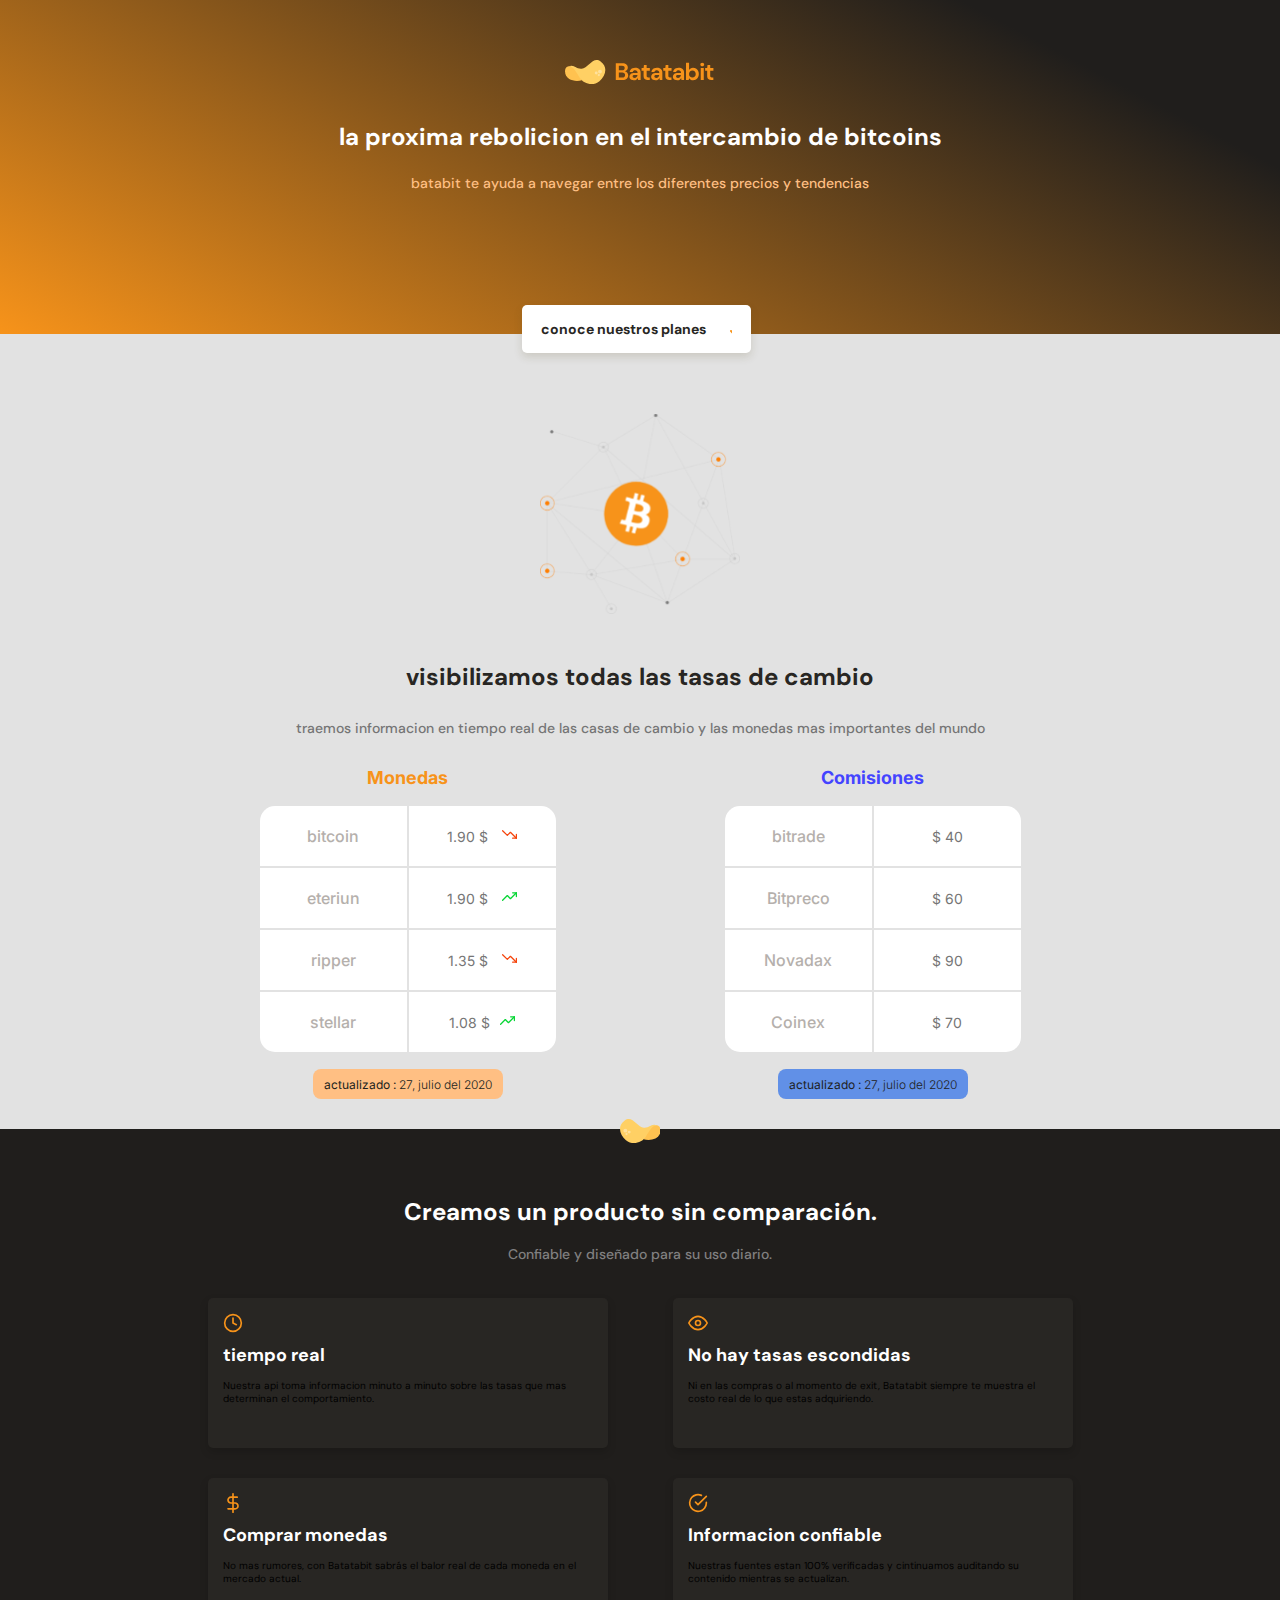
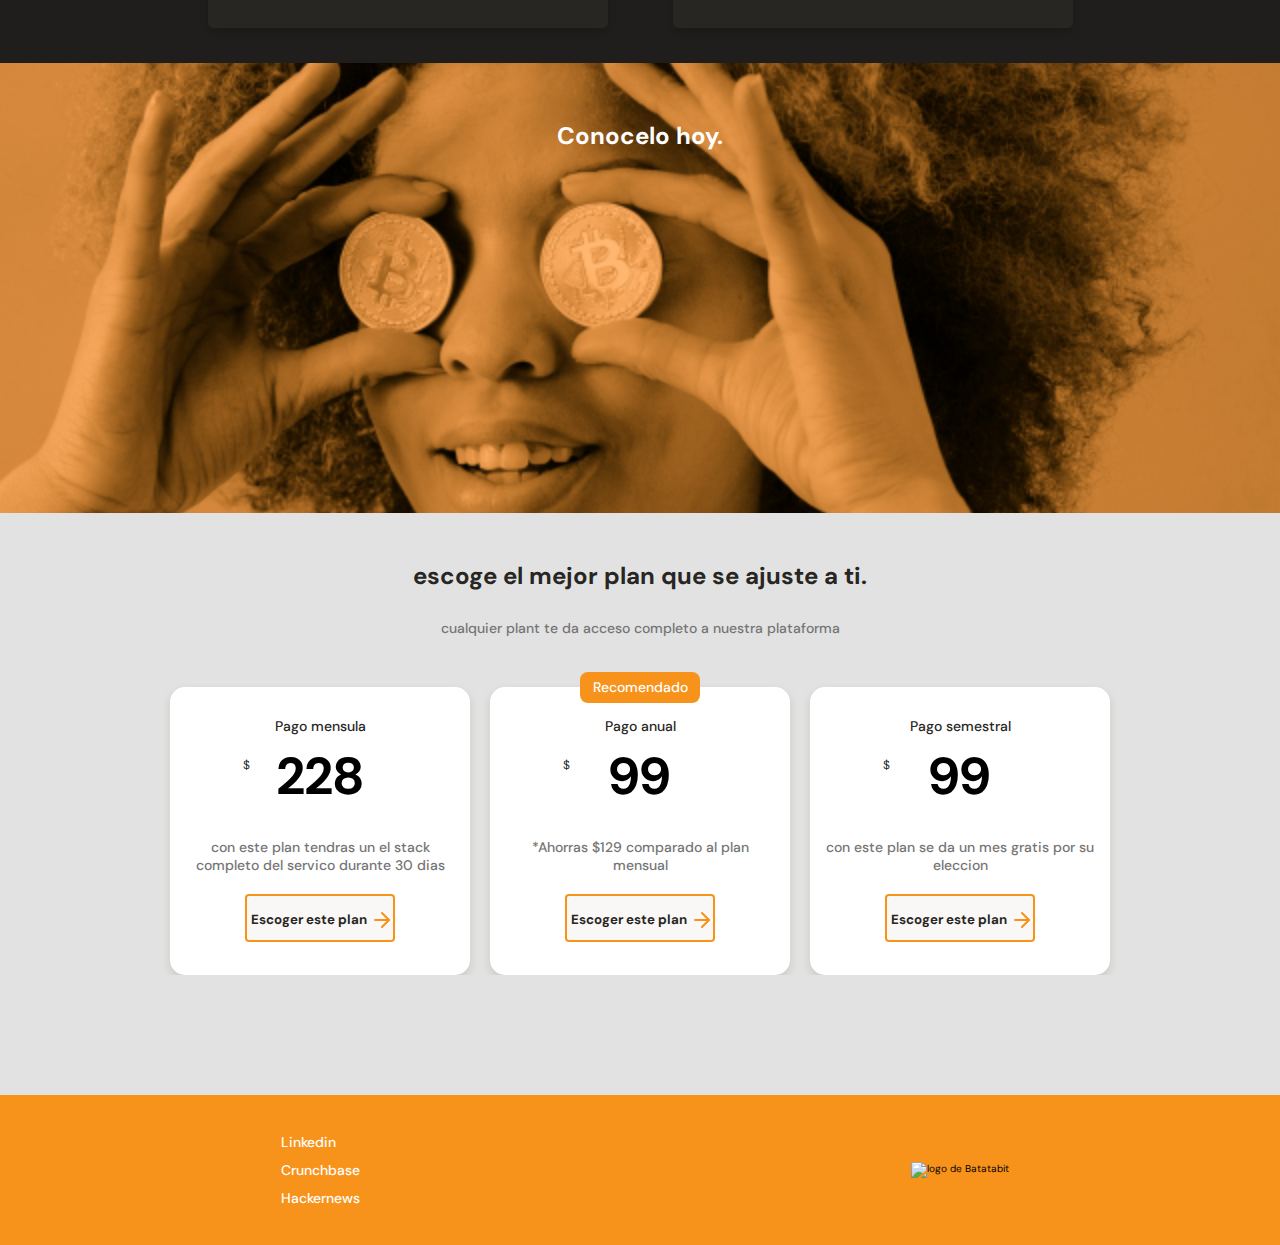
==== batatabit.html @ 828ae3f0 "agregando batatabit" ====
<!DOCTYPE html>
<html lang="es">
<head>
    <meta charset="UTF-8">
    <meta http-equiv="X-UA-Compatible" content="IE=edge">
    <meta name="viewport" content="width=device-width, initial-scale=1.0">
    <title>bitcoins</title>
    <link rel="preconnect" href="https://fonts.googleapis.com">
    <link rel="preconnect" href="https://fonts.gstatic.com" crossorigin>
    <link href="https://fonts.googleapis.com/css2?family=DM+Sans:wght@400;500;700&family=Inter:wght@300&display=swap" rel="stylesheet">
    <link rel="stylesheet" href="estilosBatatabit/home-mobile.css">
    <link rel="stylesheet" href="estilosBatatabit/tablet.css" media="(min-width: 930px">
</head>
<body>
    <header>
        <img src="./assetsBatatabit/imgs/logo-name.svg" alt="">
        <div class="header--title-container">
            <h1>la proxima rebolicion en el intercambio de bitcoins</h1>
            <p>batabit te ayuda a navegar entre los diferentes precios y tendencias</p>
            <a href="#plans" class="header--button">conoce nuestros planes <span></span></a>
        </div>
    </header>
    <main>
        <section class="main-exchange-container"> 
            <div class="backgroundImg">
            </div>
            <div class="main-exchange-container--title">
                <h2>visibilizamos todas las tasas de cambio</h2>
                <p>traemos informacion en tiempo real de las casas de cambio y las monedas mas importantes del mundo</p>
            </div>
            <section class="main-table-container">
                <div class="main-currency-table">
                    <p class="currency-table--title">Monedas</p>
                    <div  class="currency-table--container">
                        <table>
                            <tr>
                                <td class="table__top-left">bitcoin</td>
                                <td class="table__top-right table__right">1.90 $ <span class="down"></span></td>
                            </tr>
                            <tr>
                                <td>eteriun </td>
                                <td class="table__right">1.90 $ <span class="up"></span></td>
                            </tr>
                            <tr>
                                <td >ripper</td>
                                <td class="table__right">1.35 $ <span class="down"></span></td>
                            </tr>
                            <tr>
                                <td class="table__bottom-left">stellar</td>
                                <td class="table__bottom-right table__right">1.08 $<span class="up"></span></td>
                            </tr>
                        </table>
                    </div>
                    <div class="currency-table--date">
                        <p><b>actualizado :</b> 27, julio del 2020</p>
                    </div>
                </div>
                <div class="main-currency-table main-commission-table ">
                    <p class="currency-table--title  commission-table--title">Comisiones</p>
                    <div  class="currency-table--container">
                        <table>
                            <tr>
                                <td class="table__top-left">bitrade</td>
                                <td class="table__top-right table__right">$ 40</td>
                            </tr>
                            <tr>
                                <td>Bitpreco</td>
                                <td class="table__right">$ 60</td>
                            </tr>
                            <tr>
                                <td >Novadax</td>
                                <td class="table__right">$ 90</td>
                            </tr>
                            <tr>
                                <td class="table__bottom-left">Coinex</td>
                                <td class="table__bottom-right table__right">$ 70</td>
                            </tr>
                        </table>
                    </div>
                    <div class="currency-table--date commission-table--date " >
                        <p><b>actualizado :</b> 27, julio del 2020</p>
                    </div>
                </div>
            </section>
        </section>
        <section class="main-product-detail"> 
            <span class="product-detail--batata-logo"></span>
            <div class="product-detail--title">
                <h2>Creamos un producto sin comparación.</h2>
                <p>Confiable y diseñado para su uso diario.</p>
            </div>
            <section class="product-cards--container">
                <article class="product-detalist--card">
                    <span class="card-item clock"></span>
                    <p class="product--card-title">tiempo real</p>
                    <p class="poduct--card-body">Nuestra api toma informacion minuto a minuto sobre las tasas que mas determinan el comportamiento.</p>
                </article>
                <article class="product-detalist--card">
                    <span class="card-item eyes"></span>
                    <p class="product--card-title">No hay tasas escondidas</p>
                    <p class="poduct--card-body">Ni en las compras o al momento de exit, Batatabit siempre te muestra el costo real de lo que estas adquiriendo.</p>
                </article>
                <article class="product-detalist--card">
                    <span class="card-item dollar"></span>
                    <p class="product--card-title">Comprar monedas</p>
                    <p class="poduct--card-body">No mas rumores, con Batatabit sabrás el balor real de cada moneda en el mercado actual.</p>
                </article>
                <article class="product-detalist--card">
                    <span class="card-item circle"></span>
                    <p class="product--card-title">Informacion confiable</p>
                    <p class="poduct--card-body">Nuestras fuentes estan 100% verificadas y cintinuamos auditando su contenido mientras se actualizan.</p>
                </article>
            </section>
        </section>
        <section class="bitcoin-img-container">
            <h2>Conocelo hoy.</h2>
        </section>
        <section id="plans" class="main-plans-container">
            <div class="plans--title">
                <h2>escoge el mejor plan que se ajuste a ti.</h2>
                <p>cualquier plant te da acceso completo a nuestra plataforma</p>
                <section class="plans-container--slider">
                    <article class="plans-container--card" >
                        <div class="plan-info-container">
                            <h3 class="plan-card--title">Pago  mensula</h3>
                            <p class="plan-card--price"><span>$</span>228</p>
                            <p class="plan-card--saving">con este plan tendras un el stack completo del servico durante 30 dias</p>
                            <button class="plan-card--ca">Escoger este plan <span></span></button>
                        </div>
                    </article>
                    <article class="plans-container--card" >
                        <p class="recommended">Recomendado</p>
                        <div class="plan-info-container">
                            <h3 class="plan-card--title">Pago anual</h3>
                            <p class="plan-card--price"><span>$</span> 99</p>
                            <p class="plan-card--saving">*Ahorras $129 comparado al plan mensual</p>
                            <button class="plan-card--ca">Escoger este plan <span></span></button>
                        </div>
                    </article>
                    <article class="plans-container--card">                    
                        <div class="plan-info-container">
                            <h3 class="plan-card--title">Pago semestral</h3>
                            <p class="plan-card--price"><span>$</span> 99</p>
                            <p class="plan-card--saving">con este plan se da un mes gratis por su eleccion</p>
                            <button class="plan-card--ca">Escoger este plan <span></span></button>
                        </div>
                    </article>
                </section>
            </div>
        </section>
    </main>
    <footer>
        <section class="left">
            <ul>
                <li><a href="#">Linkedin</a></li>
                <li><a href="#">Crunchbase</a></li>
                <li><a href="#">Hackernews</a></li>
            </ul>
        </section>
        <section class="right">
            <img src="assetsBatatbit/imgs/logo-icon.svg" alt="logo de Batatabit">
        </section>
    </footer>   
</body>
</html>
---- estilosBatatabit/home-mobile.css ----
*{
    box-sizing: border-box;
    padding: 0%;
    margin: 0%;
}
/*
1. Posicionamiento
2. Modelo caja (Box model)
3. Tipografía
4. Visuales
5. Otros
*/
:root{
    /*colores*/
   --bitcoin-orange: #F7931A;
   --soft-orange:#ffbf83;
   --secondary-blue:#1A9AF7;
   --soft-blue:#E7F5FF;
   --warm-black:#201E1C;
   --black:#282623;
   --gray:#B5B0AC;
   --off-white:#e2e2e2;
   --just-white:#fff;
}
html {
    font-size: 62.5%;
    font-family: 'DM Sans', sans-serif;
   /*font-family: 'Inter', sans-serif;*/
}
header{
    position: relative;
    display: flex;
    flex-direction: column;
    justify-content: center;
    width: 100%;
    min-width:320px;
    height: 334px;
    text-align: center;
    background: linear-gradient(207.8deg, #201E1C 16.69%, #F7931A 100%);
}
header img {
    width: 150px;
    height: 24px;
    margin-top: 60px;
    align-self: center;
}
.header--title-container {
    width: 90%;
    min-width: 288px;
    max-width: 900px;
    height: 218px;
    margin-top: 40px;
    text-align: center;
    align-self: center;
}
.header--title-container h1 {
    font-size: 2.4rem;
    font-weight: bold;
    line-height: 2.6rem;
    color: var(--just-white);
}
.header--title-container p {
    margin-top: 24px ;
    font-weight: 500;
    font-size: 1.4rem;
    line-height: 1.8rem;
    color: var(--soft-orange);
}
.header--title-container .header--button {
    position: absolute;
    top: 270px;
    left: calc(50% - 118px);
    display:block;
    margin-top: 35px;
    padding: 15px;
    width: 229px;
    height: 48px;
    background-color: var(--just-white);
    /* sombras */
    box-shadow: 0px 4px 8px rgba(89,73,30,0.16);
    border: none;
    border-radius: 5px;
    font-size: 1.4rem;
    font-weight: bold;
    text-decoration: none;
    color: var(--black);
}

.header--button span {
    display: inline-block;
    width: 13px;
    height: 8px;
    margin-left: 10px;
    background-image: url('../assetsBatatabit/icons/arrow-right.svg');
}
main {
    width: 100%;
    height: auto;
    background-color:var(--off-white);
}
.main-exchange-container {
    width: 100%;
    height: auto;
    padding: 80px 0 30px 0;
    text-align: center;
}
.main-exchange-container .backgroundImg{
    width: 200px;
    height: 200px;
    margin: 0 auto 50px auto ;
    background-image: url('../assetsBatatabit/imgs/Bitcoin.svg');
    background-size: cover;
    background-position:center ;
    background-repeat: no-repeat;
}
.main-exchange-container--title {
    width: 90%;
    min-width: 288px;
    max-width: 900px;
    margin: 0 auto;
}
.main-exchange-container--title h2 {
    margin-bottom: 30px;
    font-size: 2.4rem;
    font-weight: bold;
    line-height: 2.6rem;
    color: var(--black);
}
.main-exchange-container--title p {
    margin-bottom: 30px;
    font-size: 1.4rem;
    font-weight: 500;
    line-height: 1.6rem;
    color: #757575;
}.main-currency-table {
    width: 70%;
    scroll-snap-align:center;
    min-width: 235px;
    max-width: 500px;
    height:auto;
    margin: 0 30px;
    font-family:"inter", sans-serif;
}
.main-currency-table .currency-table--title{
    margin-bottom: 15px;
    font-size: 1.8rem;
    font-weight: bold;
    line-height: 2.3rem;
    color: var(--bitcoin-orange);
}
.currency-table--container {
    width: 90%;
    min-width: 230px;
    max-width: 300px;
    height: 250px;
    margin: 0 auto;
}
.currency-table--container table {
    width: 100%;
    height: 100%;
}
.currency-table--container td {
    width: 50%;
    font-size: 1.6rem;
    font-weight: 500;
    line-height: 1.9rem;
    color: var(--gray);
    background-color: var(--just-white);
}
.currency-table--container .table__top-left {
    border-radius: 15px 0 0 0;
}
.currency-table--container .table__top-right {
    border-radius: 0 15px 0 0;
}
.currency-table--container .table__bottom-left {
    border-radius: 0 0 0 15px;
}
.currency-table--container .table__bottom-right{
    border-radius: 0 0 15px 0;
}
.currency-table--container .table__right {
    font-size: 1.4rem;
    font-weight: 400;
    line-height: 1.7rem;
    color: #757575;    
}
.currency-table--container .down {
    display: inline-block;
    width:15px;
    height: 15px;
    margin-left: 10px;
    background-image: url('../assetsBatatabit/icons/trending-down.svg');
    background-size: cover;
    background-position:center ;
    background-repeat: no-repeat;
}
.currency-table--container .up {
    display: inline-block;
    width:15px;
    height: 15px;
    margin-left: 10px;
    background-image: url('../assetsBatatabit/icons/trending-up.svg');
    background-size: cover;
    background-position:center ;
    background-repeat: no-repeat;
}
.currency-table--date {
    width: 190px;
    height: 30px;
    margin: 0 auto;
    margin-top: 15px ;
    padding: 8px;
    background-color: var(--soft-orange);
    border-radius: 8px;
}
.currency-table--date p {
    font-size: 1.2rem;
    line-height: 1.5rem;
    font-weight: 300;
    color:var(--warm-black);
}
.main-table-container {
    display: flex;
    overflow-x:scroll;
    overscroll-behavior-x:contain ;
    scroll-snap-type: x proximity;
}
.main-commission-table {

}
.main-commission-table .commission-table--title {
color: #4444ff;
}
.commission-table--date {
    background-color: #6190e7;
}
.main-product-detail {
    position: relative;
    width: 100%;
    min-width: 320px;
    height: auto;
    padding: 20px 10px;
    background-color: var(--warm-black);
}
.product-detail--batata-logo {
    position: absolute;
    width: 40px;
    height: 25px;
    top: -10px;
    left: calc(50% - 20px);
    background-image: url('../assetsBatatabit/imgs/logo-icon.svg');
}
.product-detail--title  {
    width: 90%;
    min-width: 288px;
    height: auto;
    margin: 50px auto 0 auto;
    text-align: center;
}
.product-detail--title h2 {
    margin-bottom: 20px;
    font-size: 2.4rem;
    font-weight: bold;
    line-height: 2.6rem;
    color: var(--just-white);
}
.product-detail--title p {
    margin-bottom: 20px ;
    font-size: 1.4rem;
    font-weight: 500;
    line-height: 1.8rem;
    color: #808080;
}
.product-detalist--card{
    width: 90%;
    min-width:288px;
    max-width: 400px;
    height: 150px;
    margin: 15px auto;
    padding: 15px;
    background-color: var(--black) ;
    border-radius: 5px;
    box-shadow: 0 4px 8px rgba(0, 0, 0, 0.16 );
}
.product-detalist--card .card-item{
    display: inline-block;
    width: 20px;
    height: 20px;
    margin-bottom: 10px;
    background-size: cover;
    background-position: center ;
    background-repeat: no-repeat;
}
.product--card-title {
    margin-bottom: 15px;
    font-size: 1.8rem;
    font-weight: bold;
    line-height: 1.8rem;
    color: var(--just-white);
}
.product--card-body {
    font-size: 1.4rem;
    font-weight: 500;
    line-height: 1.8rem;
    color: #808080;
}
.product-detalist--card .clock {
    background-image: url('../assetsBatatabit/icons/clock.svg');
}
.product-detalist--card .eyes {
    background-image: url('../assetsBatatabit/icons/eye.svg');
}
.product-detalist--card .dollar {
    background-image: url('../assetsBatatabit/icons/dollar-sign.svg');
}
.product-detalist--card .circle {
    background-image: url('../assetsBatatabit/icons/check-circle.svg');
}
.bitcoin-img-container {
    width: 100%;
    min-width: 320px;
    height: 50vh;
    background-image: url('../assetsBatatabit/imgs/bitcoinbaby2x.jpg');
    background-size:cover;
    background-position: center;
    background-repeat: no-repeat;
    text-align: center;
}
.bitcoin-img-container h2 {
    padding-top: 60px;
    font-size: 2.4rem;
    font-weight: bold;
    line-height: 2.6rem;
    color: var(--just-white);
}
.main-plans-container {
    width: 100%;
    min-width: 320px;
    padding-bottom: 70px;
    text-align: center;
}
.plans--title {
    width: 90%;
    min-width: 288px;
    height: auto;
    margin:0 auto 50px auto;
}
.plans--title h2 {
    padding-top: 50px;
    font-size: 2.4rem;
    font-weight:bold;
    line-height: 2.6rem;
    color: var(--black);
}
.plans--title p {
    padding-top: 30px;
    font-size: 1.4rem;
    font-weight: 500;
    color: #757575;
}
.plans-container--slider {
    display: flex;
    overflow-x: scroll;
    overscroll-behavior-x: contain ;
    scroll-snap-type: x proximity;
}
.plans-container--card {
    position: relative;
    scroll-snap-align: center;
    width: 70%;
    min-width: 200px;
    max-width: 300px;
    height: 288px;
    margin: 50px 10px 0;
    padding: 0 15px ;
    background-color:var(--just-white);
    border-radius:15px;
    box-shadow:0 4px 8px rgba(89, 73, 30, 0.16);
}
.plans-container--card .recommended{
    position: absolute;
    width: 120px;
    height: 31px;
    padding: 6px;
    top: -15px;
    left: calc(50% - 60px);
    font-size: 1.4rem;
    background-color: var(--bitcoin-orange);
    border-radius:8px;
    color: var(--just-white);
}
.plan-card--title {
    padding: 30px 0  10px;
    font-size: 1.4rem;
    font-weight: 500;
    line-height: 1.8rem;
    color: var(--black);
}
.plans-container--card .plan-card--price {
    position: relative;
    padding: 5px 0;
    font-size: 5.2rem;
    font-weight: bold;
    line-height: 5.3rem;
    color: #000;
}
.plans-container--card .plan-card--price span {
    font-size: 1.2rem;
    font-weight: 300;
    position: absolute;
    top: -6px;
    left: 58px;
}
.plan-card--saving {
    font-size: 1.2rem;
    color: #757575;
}
.plan-card--ca {
    width: 150px;
    height: 48px;
    margin-top: 20px;
    background-color: #faf8f7;
    border: 2px solid var(--bitcoin-orange);
    border-radius: 4px;
    font-family: "DM Sans" , sans-serif;
    font-weight: bold;
    line-height: 1.8rem;
    color: var(--black);
}
.plan-card--ca span {
    display: inline-block;
    width: 20px;
    height: 20px;
    background-image: url('../assetsBatatabit/icons/arrow-right.svg');
    vertical-align: text-bottom;
}
footer {
    display: flex;
    width: 100%;
    height: 150px;
    background-color: var(--bitcoin-orange);
}
footer section {
    display: flex;
    width: 50%;
    justify-content: center;
    align-items: center;
}
footer .left li {
    font-size: 1.4rem;
    font-weight:500;
    line-height: 1.8rem;
    list-style: none;
}
.left li {
    margin: 10px 0;
}
.left a {
    text-decoration: none;
    color: var(--just-white);
}
---- estilosBatatabit/tablet.css ----
.main-table-container {
    display: flex;
    width: 930px;
    margin: 0 auto;
}
.product-cards--container {
    display: flex;
    flex-wrap: wrap;
    width: 930px;
    margin: 0 auto;
}
.plans-container--slider {
    justify-content: center;
}
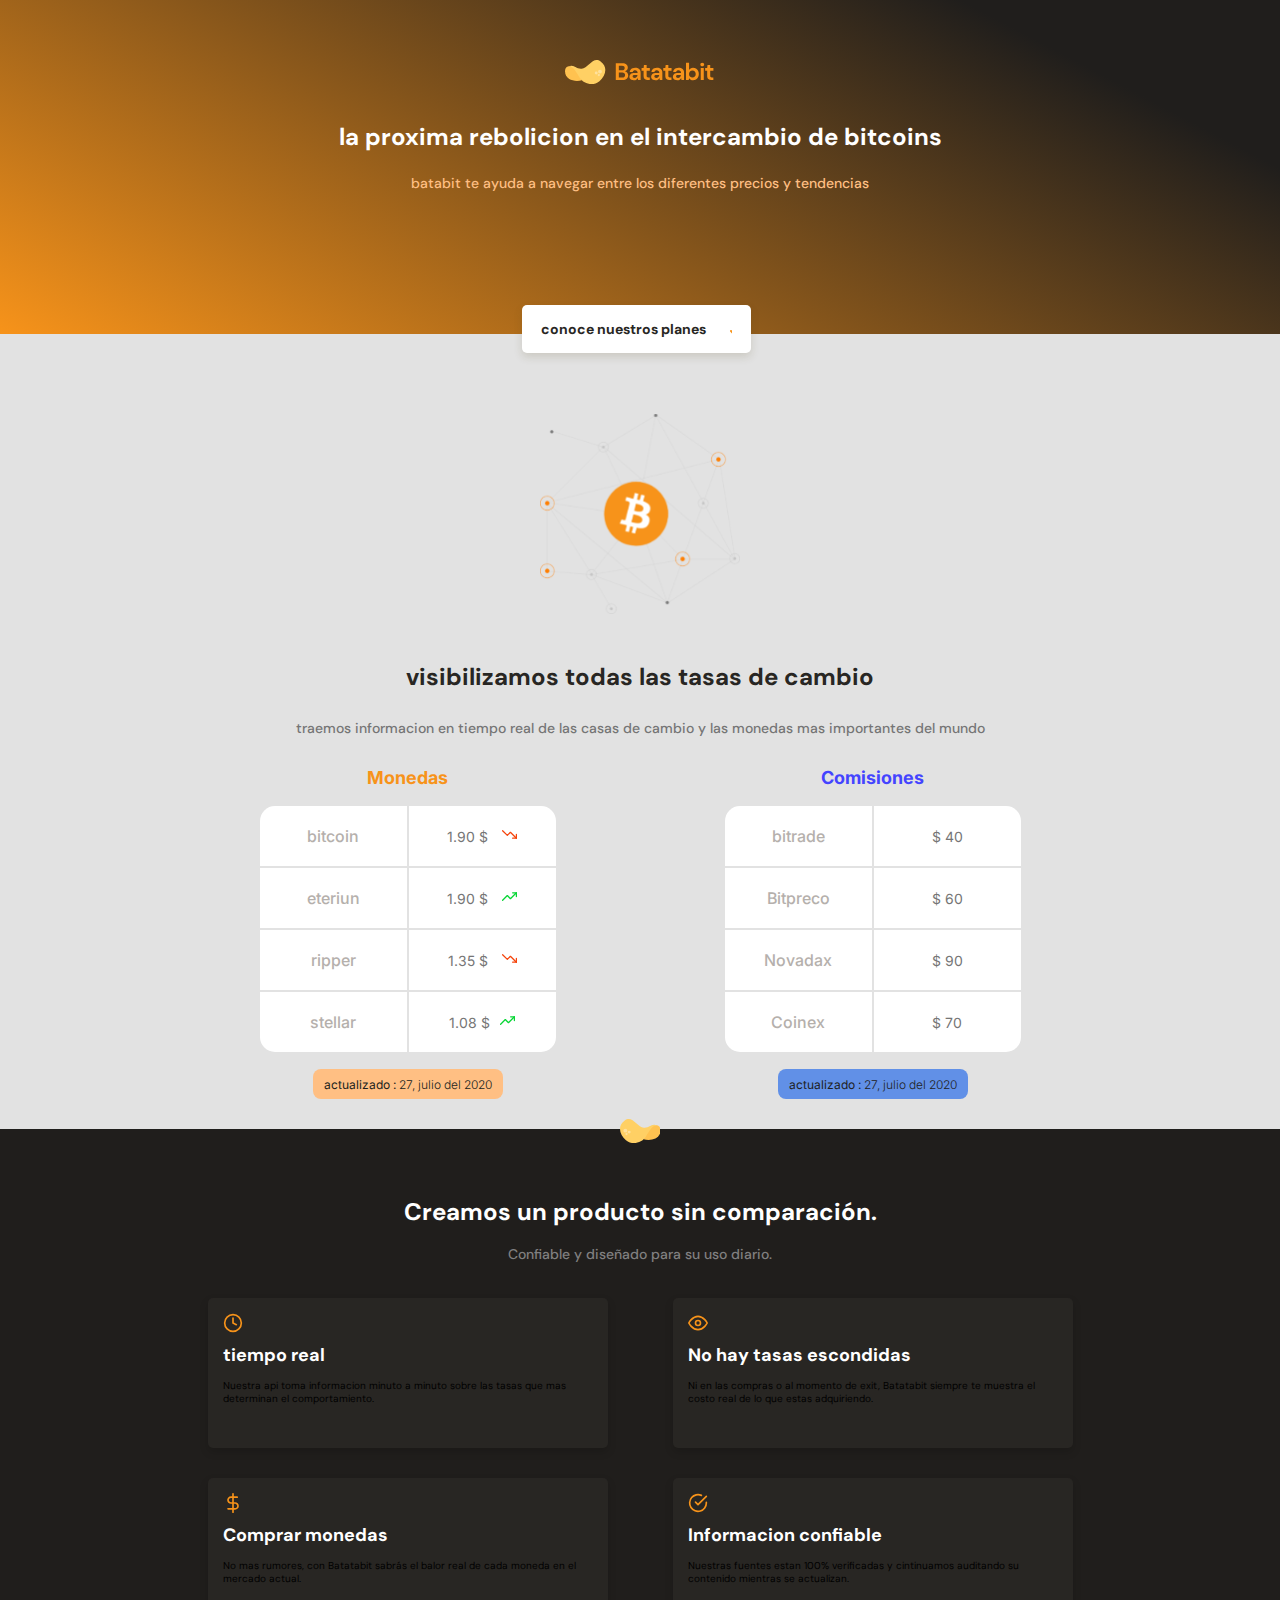
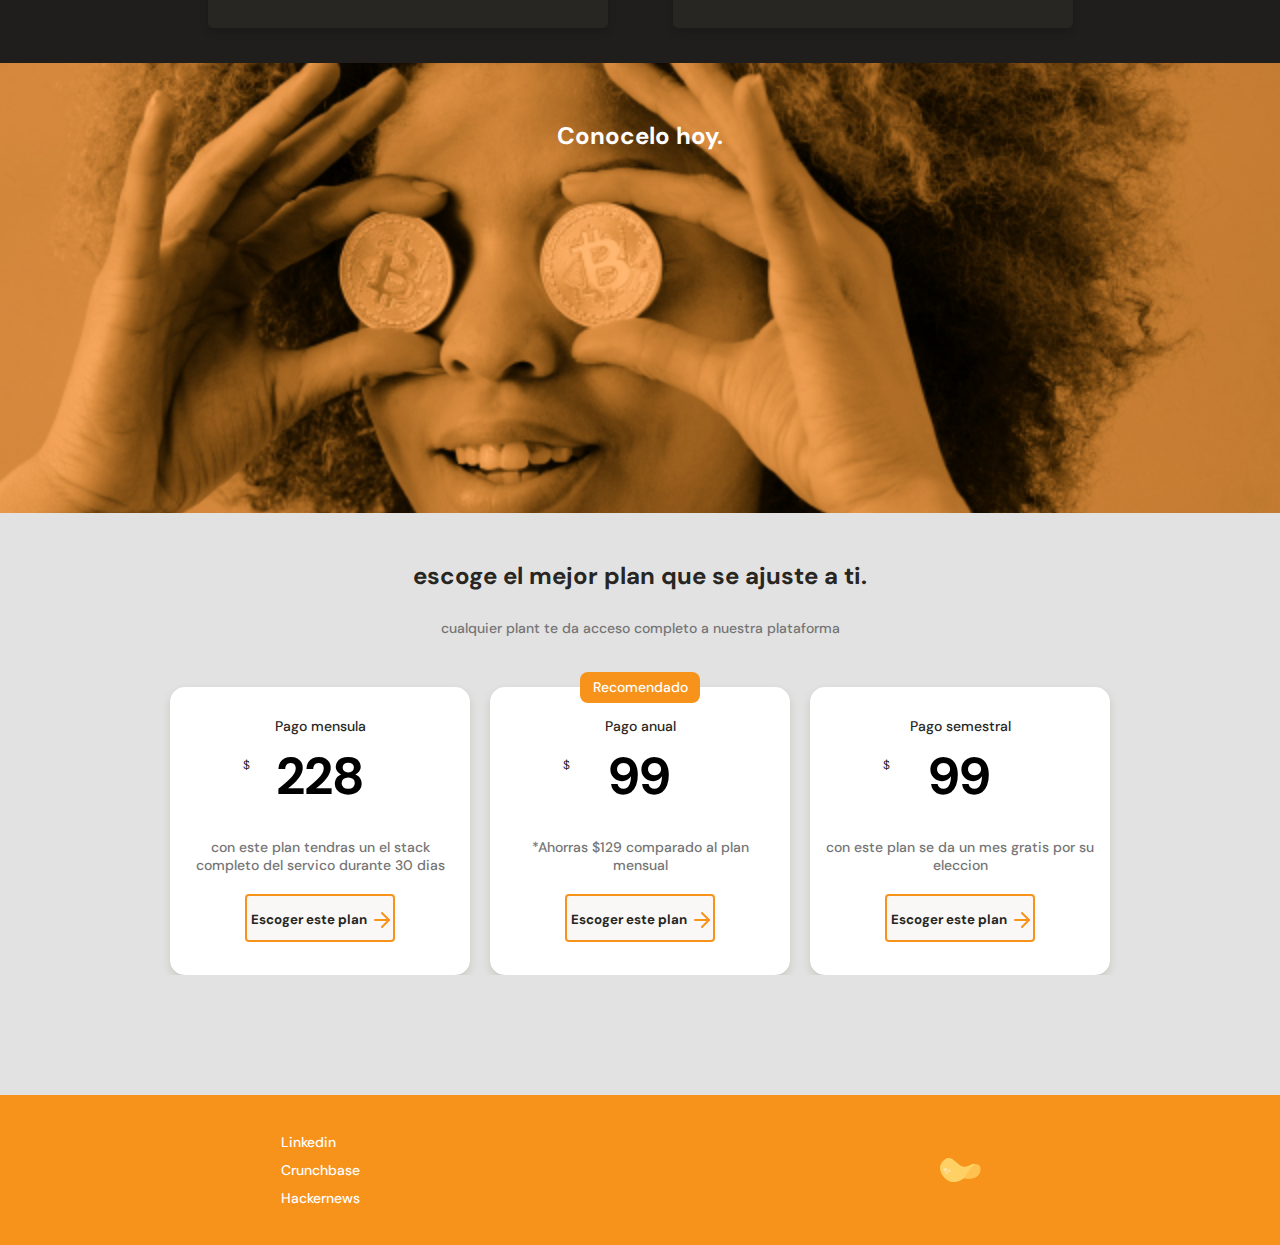
==== commit 19b9eeb8: "editando proyecto batatbit" ====
--- a/batatabit.html
+++ b/batatabit.html
@@ -158,7 +158,7 @@
             </ul>
         </section>
         <section class="right">
-            <img src="assetsBatatbit/imgs/logo-icon.svg" alt="logo de Batatabit">
+            <img src="assetsBatatabit/imgs/logo-icon.svg" alt="logo de Batatabit">
         </section>
     </footer>   
 </body>
--- a/estilosBatatabit/home-mobile.css
+++ b/estilosBatatabit/home-mobile.css
@@ -222,12 +222,8 @@
 }
 .main-table-container {
     display: flex;
-    overflow-x:scroll;
     overscroll-behavior-x:contain ;
     scroll-snap-type: x proximity;
-}
-.main-commission-table {
-
 }
 .main-commission-table .commission-table--title {
 color: #4444ff;
@@ -361,7 +357,7 @@
 }
 .plans-container--slider {
     display: flex;
-    overflow-x: scroll;
+    overflow-x: hidden;
     overscroll-behavior-x: contain ;
     scroll-snap-type: x proximity;
 }
